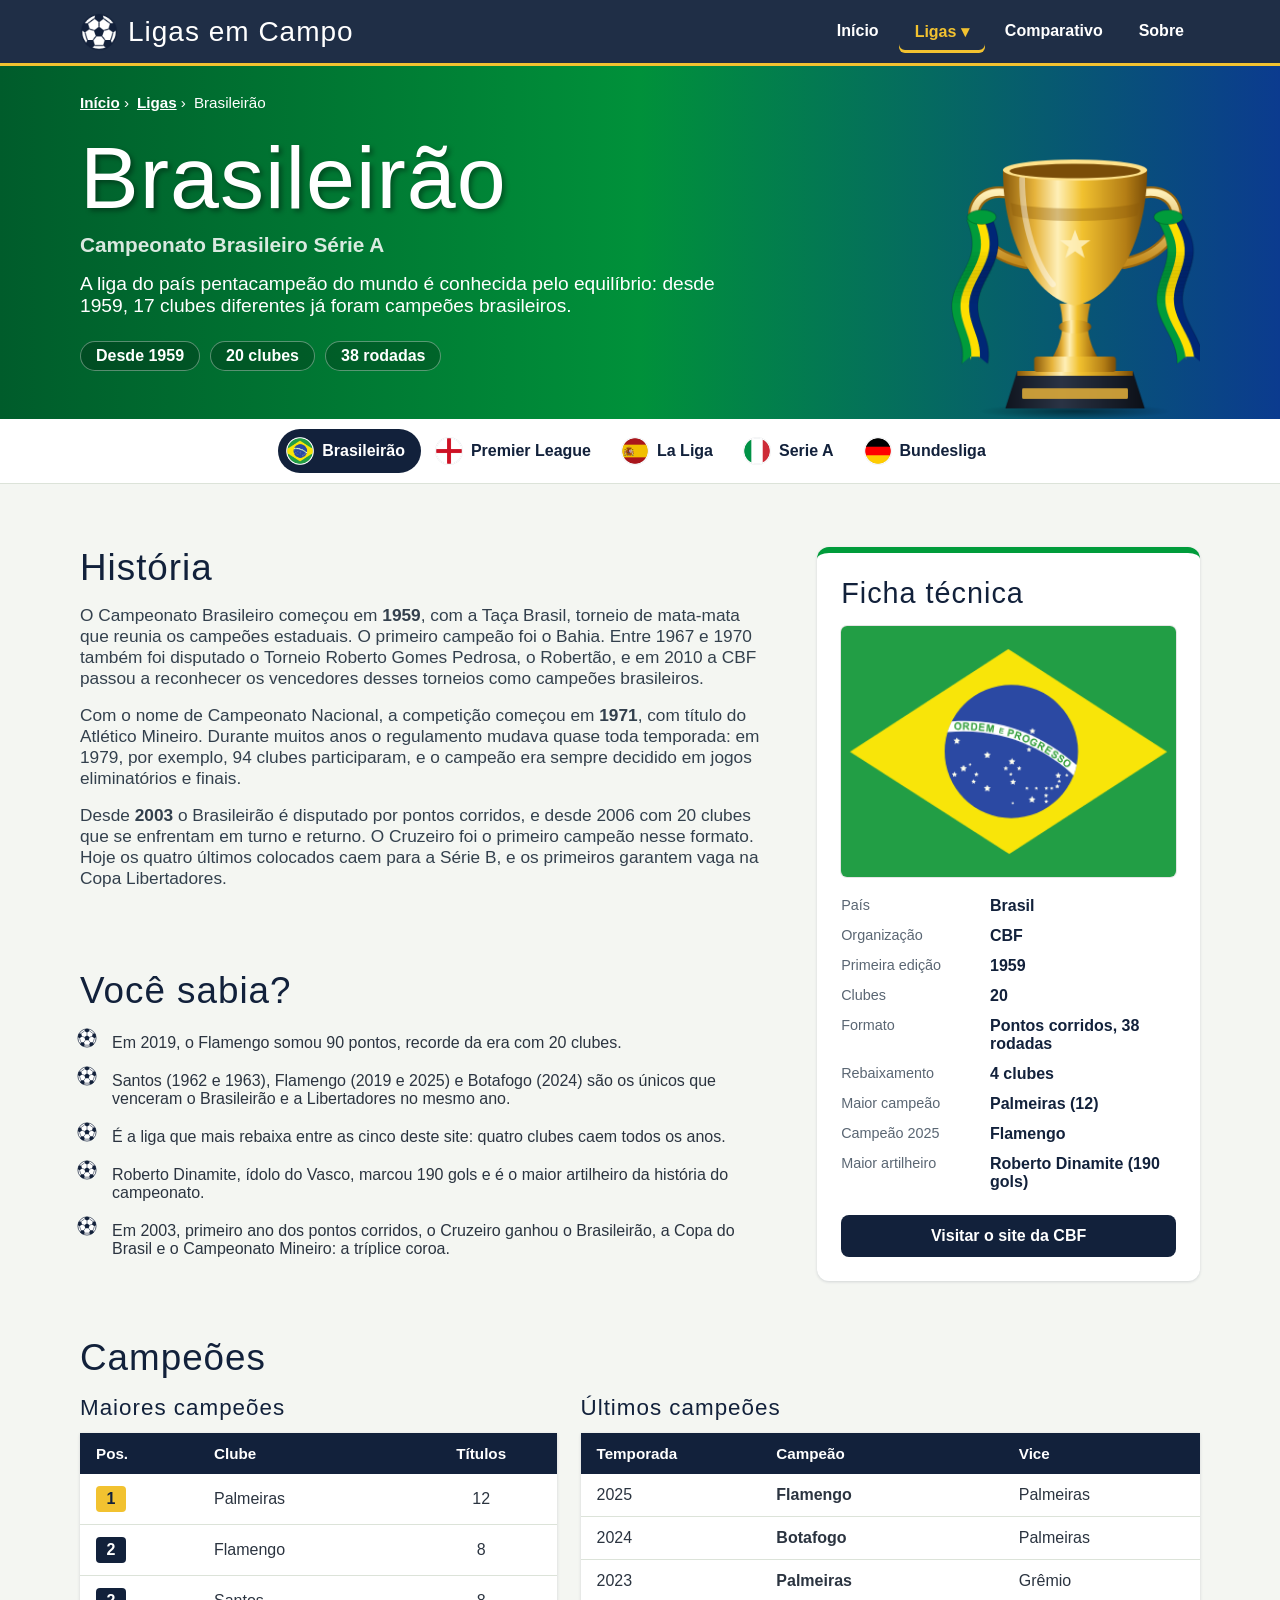
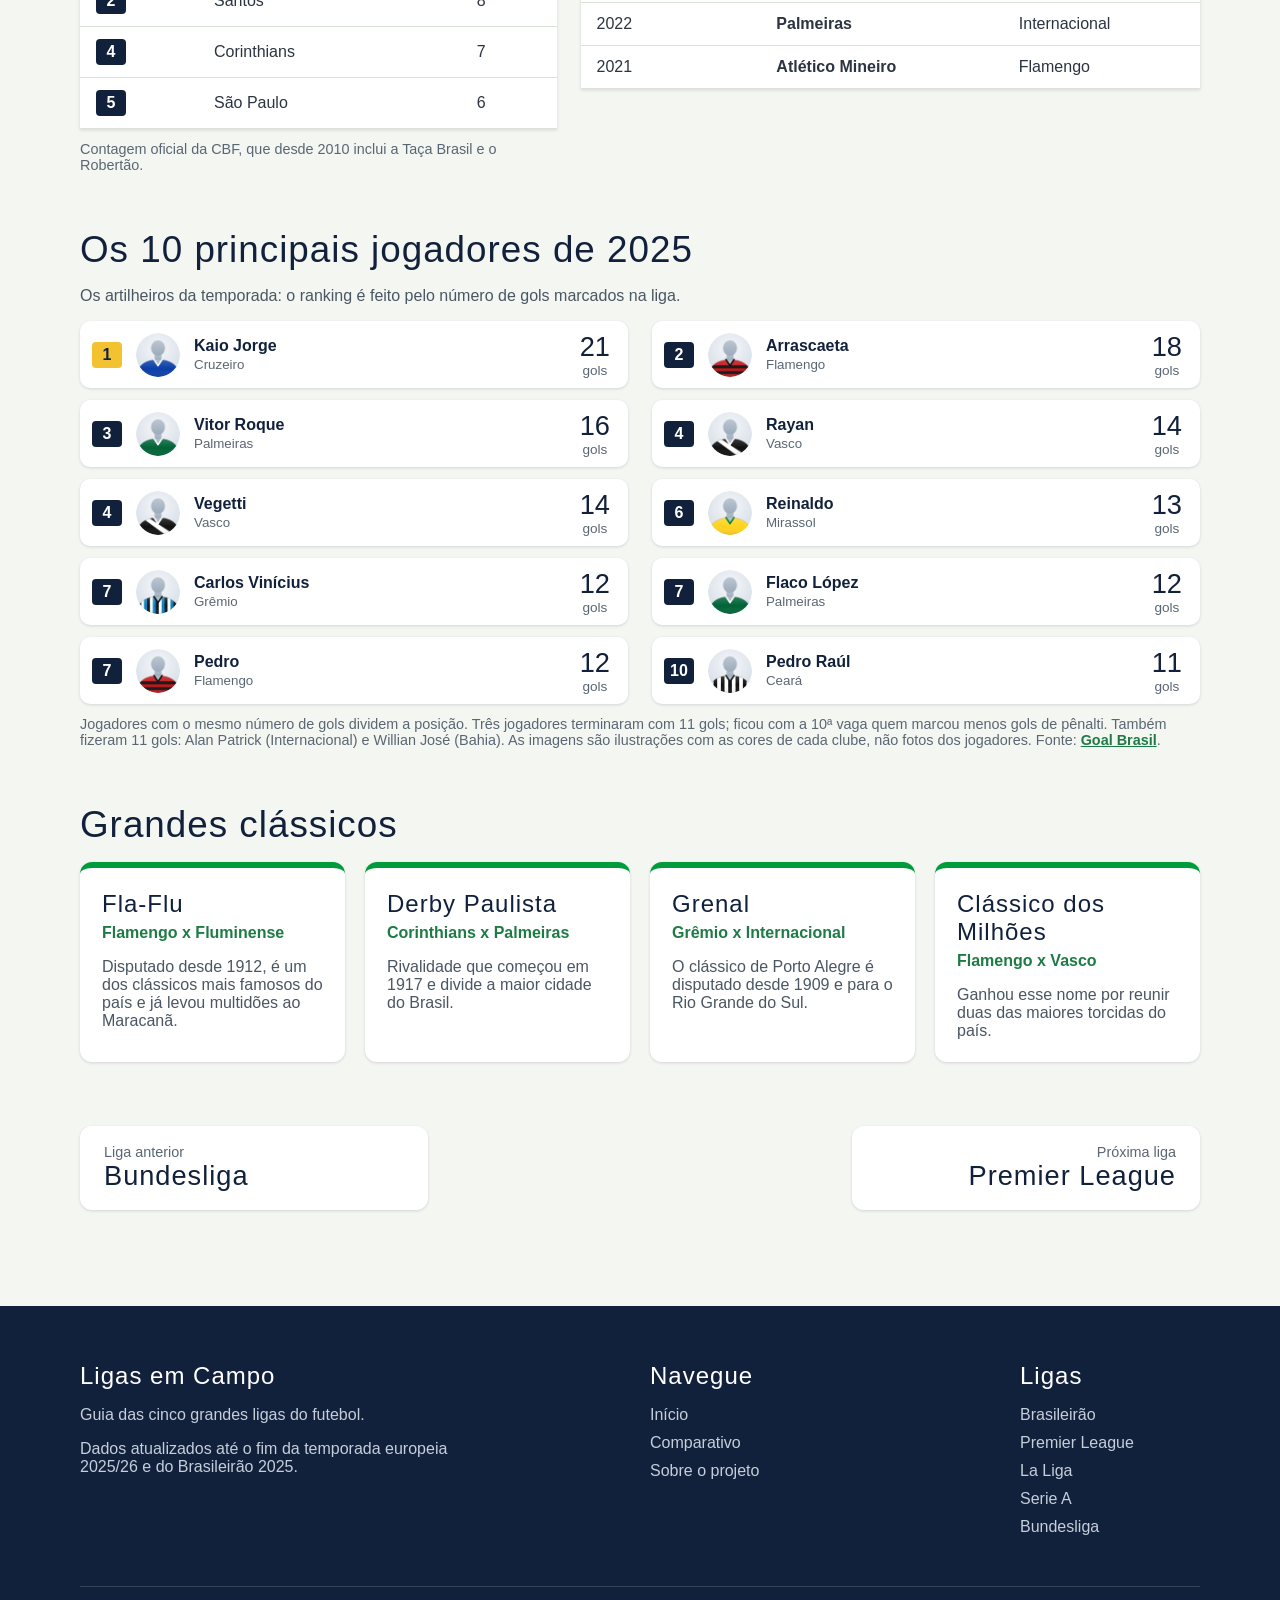
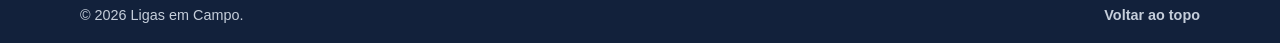
==== brasileirao.html @ 9f7365fb "Publica o site ligas em campo" ====
<!DOCTYPE html>
<html lang="pt-br">
<head>
    <meta charset="UTF-8">
    <meta name="viewport" content="width=device-width, initial-scale=1.0">
    <title>Brasileirão | Ligas em Campo</title>
    <link rel="stylesheet" href="./assets/css/style.css">
    <link rel="stylesheet" href="./assets/css/liga.css">
</head>
<body id="topo" class="liga-brasileirao">
    <!--
        LIGAS EM CAMPO - Página da liga: Brasileirão
        Trabalho 1 - Web Básico (HTML5 semântico e CSS3)
    -->

    <!-- ===== CABEÇALHO (igual em todas as páginas) ===== -->
    <header class="cabecalho">
        <div class="container cabecalho-conteudo">
            <a href="./index.html" class="marca">
                <img src="./assets/img/logo-bola.png" alt="Bola de futebol, símbolo do site">
                Ligas em Campo
            </a>
            <nav class="menu-principal" aria-label="Menu principal">
                <ul>
                    <li><a href="./index.html">Início</a></li>
                    <li>
                        <a href="./index.html#escalacao" class="ativo">Ligas ▾</a>
                        <!-- Submenu: aparece ao passar o mouse (CSS :hover) -->
                        <ul class="submenu">
                            <li><a href="./brasileirao.html"><img src="./assets/img/escudo-brasil.png" alt="Bandeira do Brasil"> Brasileirão</a></li>
                            <li><a href="./premier-league.html"><img src="./assets/img/escudo-inglaterra.png" alt="Bandeira da Inglaterra"> Premier League</a></li>
                            <li><a href="./la-liga.html"><img src="./assets/img/escudo-espanha.png" alt="Bandeira da Espanha"> La Liga</a></li>
                            <li><a href="./serie-a.html"><img src="./assets/img/escudo-italia.png" alt="Bandeira da Itália"> Serie A</a></li>
                            <li><a href="./bundesliga.html"><img src="./assets/img/escudo-alemanha.png" alt="Bandeira da Alemanha"> Bundesliga</a></li>
                        </ul>
                    </li>
                    <li><a href="./comparativo.html">Comparativo</a></li>
                    <li><a href="./sobre.html">Sobre</a></li>
                </ul>
            </nav>
        </div>
    </header>

    <!-- ===== CONTEÚDO PRINCIPAL ===== -->
    <main>
        <!-- BANNER: FLEXBOX com o texto e a taça; a cor vem da classe do <body> -->
        <section class="banner-liga">
            <div class="container banner-conteudo">
                <div class="banner-texto">
                    <nav class="trilha" aria-label="Você está aqui">
                        <ol>
                            <li><a href="./index.html">Início</a> ›</li>
                            <li><a href="./index.html#escalacao">Ligas</a> ›</li>
                            <li>Brasileirão</li>
                        </ol>
                    </nav>
                    <h1>Brasileirão</h1>
                    <p class="banner-subtitulo">Campeonato Brasileiro Série A</p>
                    <p class="banner-resumo">A liga do país pentacampeão do mundo é conhecida pelo equilíbrio: desde 1959, 17 clubes diferentes já foram campeões brasileiros.</p>
                    <ul class="chips">
                        <li>Desde 1959</li>
                        <li>20 clubes</li>
                        <li>38 rodadas</li>
                    </ul>
                </div>
                <img src="./assets/img/taca-brasileirao.png" alt="Taça dourada com fitas verde, amarela e azul, as cores da bandeira do Brasil" class="banner-taca">
            </div>
        </section>

        <!-- SELETOR DE LIGAS: FLEXBOX (a liga atual fica destacada) -->
        <nav class="trocar-liga" aria-label="Escolher outra liga">
            <ul>
                <li><a href="./brasileirao.html" class="atual"><img src="./assets/img/escudo-brasil.png" alt="Bandeira do Brasil"> Brasileirão</a></li>
                <li><a href="./premier-league.html"><img src="./assets/img/escudo-inglaterra.png" alt="Bandeira da Inglaterra"> Premier League</a></li>
                <li><a href="./la-liga.html"><img src="./assets/img/escudo-espanha.png" alt="Bandeira da Espanha"> La Liga</a></li>
                <li><a href="./serie-a.html"><img src="./assets/img/escudo-italia.png" alt="Bandeira da Itália"> Serie A</a></li>
                <li><a href="./bundesliga.html"><img src="./assets/img/escudo-alemanha.png" alt="Bandeira da Alemanha"> Bundesliga</a></li>
            </ul>
        </nav>

        <!-- CONTEÚDO: GRID com grid-template-areas (ver liga.css) -->
        <div class="container conteudo-liga">
            <article class="historia">
                <h2>História</h2>
                <p>O Campeonato Brasileiro começou em <strong>1959</strong>, com a Taça Brasil, torneio de mata-mata que reunia os campeões estaduais. O primeiro campeão foi o Bahia. Entre 1967 e 1970 também foi disputado o Torneio Roberto Gomes Pedrosa, o Robertão, e em 2010 a CBF passou a reconhecer os vencedores desses torneios como campeões brasileiros.</p>
                <p>Com o nome de Campeonato Nacional, a competição começou em <strong>1971</strong>, com título do Atlético Mineiro. Durante muitos anos o regulamento mudava quase toda temporada: em 1979, por exemplo, 94 clubes participaram, e o campeão era sempre decidido em jogos eliminatórios e finais.</p>
                <p>Desde <strong>2003</strong> o Brasileirão é disputado por pontos corridos, e desde 2006 com 20 clubes que se enfrentam em turno e returno. O Cruzeiro foi o primeiro campeão nesse formato. Hoje os quatro últimos colocados caem para a Série B, e os primeiros garantem vaga na Copa Libertadores.</p>
            </article>

            <aside class="ficha">
                <h2>Ficha técnica</h2>
                <img src="./assets/img/bandeira-brasil.png" alt="Bandeira do Brasil" class="ficha-bandeira">
                <dl>
                    <dt>País</dt>
                    <dd>Brasil</dd>
                    <dt>Organização</dt>
                    <dd>CBF</dd>
                    <dt>Primeira edição</dt>
                    <dd>1959</dd>
                    <dt>Clubes</dt>
                    <dd>20</dd>
                    <dt>Formato</dt>
                    <dd>Pontos corridos, 38 rodadas</dd>
                    <dt>Rebaixamento</dt>
                    <dd>4 clubes</dd>
                    <dt>Maior campeão</dt>
                    <dd>Palmeiras (12)</dd>
                    <dt>Campeão 2025</dt>
                    <dd>Flamengo</dd>
                    <dt>Maior artilheiro</dt>
                    <dd>Roberto Dinamite (190 gols)</dd>
                </dl>
                <a href="https://www.cbf.com.br" class="botao-site" target="_blank">Visitar o site da CBF</a>
            </aside>

            <section class="curiosidades">
                <h2>Você sabia?</h2>
                <ul class="lista-bola">
                    <li>Em 2019, o Flamengo somou 90 pontos, recorde da era com 20 clubes.</li>
                    <li>Santos (1962 e 1963), Flamengo (2019 e 2025) e Botafogo (2024) são os únicos que venceram o Brasileirão e a Libertadores no mesmo ano.</li>
                    <li>É a liga que mais rebaixa entre as cinco deste site: quatro clubes caem todos os anos.</li>
                    <li>Roberto Dinamite, ídolo do Vasco, marcou 190 gols e é o maior artilheiro da história do campeonato.</li>
                    <li>Em 2003, primeiro ano dos pontos corridos, o Cruzeiro ganhou o Brasileirão, a Copa do Brasil e o Campeonato Mineiro: a tríplice coroa.</li>
                </ul>
            </section>

            <section class="campeoes">
                <h2>Campeões</h2>
                <div class="tabelas-campeoes">
                    <div>
                        <h3 class="titulo-tabela">Maiores campeões</h3>
                        <table>
                            <thead>
                                <tr>
                                    <th>Pos.</th>
                                    <th>Clube</th>
                                    <th class="numero">Títulos</th>
                                </tr>
                            </thead>
                            <tbody>
                                <tr class="lider">
                                    <td><span class="posicao">1</span></td>
                                    <td>Palmeiras</td>
                                    <td class="numero">12</td>
                                </tr>
                                <tr>
                                    <td><span class="posicao">2</span></td>
                                    <td>Flamengo</td>
                                    <td class="numero">8</td>
                                </tr>
                                <tr>
                                    <td><span class="posicao">2</span></td>
                                    <td>Santos</td>
                                    <td class="numero">8</td>
                                </tr>
                                <tr>
                                    <td><span class="posicao">4</span></td>
                                    <td>Corinthians</td>
                                    <td class="numero">7</td>
                                </tr>
                                <tr>
                                    <td><span class="posicao">5</span></td>
                                    <td>São Paulo</td>
                                    <td class="numero">6</td>
                                </tr>
                            </tbody>
                        </table>
                        <p class="nota">Contagem oficial da CBF, que desde 2010 inclui a Taça Brasil e o Robertão.</p>
                    </div>
                    <div>
                        <h3 class="titulo-tabela">Últimos campeões</h3>
                        <table>
                            <thead>
                                <tr>
                                    <th>Temporada</th>
                                    <th>Campeão</th>
                                    <th>Vice</th>
                                </tr>
                            </thead>
                            <tbody>
                                <tr>
                                    <td>2025</td>
                                    <td><strong>Flamengo</strong></td>
                                    <td>Palmeiras</td>
                                </tr>
                                <tr>
                                    <td>2024</td>
                                    <td><strong>Botafogo</strong></td>
                                    <td>Palmeiras</td>
                                </tr>
                                <tr>
                                    <td>2023</td>
                                    <td><strong>Palmeiras</strong></td>
                                    <td>Grêmio</td>
                                </tr>
                                <tr>
                                    <td>2022</td>
                                    <td><strong>Palmeiras</strong></td>
                                    <td>Internacional</td>
                                </tr>
                                <tr>
                                    <td>2021</td>
                                    <td><strong>Atlético Mineiro</strong></td>
                                    <td>Flamengo</td>
                                </tr>
                            </tbody>
                        </table>
                    </div>
                </div>
            </section>

            <!-- OS 10 PRINCIPAIS JOGADORES: lista numerada (ol) em GRID; cada item em FLEXBOX -->
            <section class="jogadores">
                <h2>Os 10 principais jogadores de 2025</h2>
                <p class="jogadores-intro">Os artilheiros da temporada: o ranking é feito pelo número de gols marcados na liga.</p>
                <ol class="lista-jogadores">
                    <li class="jogador lider">
                        <span class="posicao">1</span>
                        <img src="./assets/img/jogadores/kaio-jorge.png" alt="Ilustração de jogador com a camisa do Cruzeiro">
                        <p class="jogador-nome">
                            <strong>Kaio Jorge</strong>
                            <small>Cruzeiro</small>
                        </p>
                        <p class="jogador-gols"><strong>21</strong> gols</p>
                    </li>
                    <li class="jogador">
                        <span class="posicao">2</span>
                        <img src="./assets/img/jogadores/arrascaeta.png" alt="Ilustração de jogador com a camisa do Flamengo">
                        <p class="jogador-nome">
                            <strong>Arrascaeta</strong>
                            <small>Flamengo</small>
                        </p>
                        <p class="jogador-gols"><strong>18</strong> gols</p>
                    </li>
                    <li class="jogador">
                        <span class="posicao">3</span>
                        <img src="./assets/img/jogadores/vitor-roque.png" alt="Ilustração de jogador com a camisa do Palmeiras">
                        <p class="jogador-nome">
                            <strong>Vitor Roque</strong>
                            <small>Palmeiras</small>
                        </p>
                        <p class="jogador-gols"><strong>16</strong> gols</p>
                    </li>
                    <li class="jogador">
                        <span class="posicao">4</span>
                        <img src="./assets/img/jogadores/rayan.png" alt="Ilustração de jogador com a camisa do Vasco">
                        <p class="jogador-nome">
                            <strong>Rayan</strong>
                            <small>Vasco</small>
                        </p>
                        <p class="jogador-gols"><strong>14</strong> gols</p>
                    </li>
                    <li class="jogador">
                        <span class="posicao">4</span>
                        <img src="./assets/img/jogadores/vegetti.png" alt="Ilustração de jogador com a camisa do Vasco">
                        <p class="jogador-nome">
                            <strong>Vegetti</strong>
                            <small>Vasco</small>
                        </p>
                        <p class="jogador-gols"><strong>14</strong> gols</p>
                    </li>
                    <li class="jogador">
                        <span class="posicao">6</span>
                        <img src="./assets/img/jogadores/reinaldo.png" alt="Ilustração de jogador com a camisa do Mirassol">
                        <p class="jogador-nome">
                            <strong>Reinaldo</strong>
                            <small>Mirassol</small>
                        </p>
                        <p class="jogador-gols"><strong>13</strong> gols</p>
                    </li>
                    <li class="jogador">
                        <span class="posicao">7</span>
                        <img src="./assets/img/jogadores/carlos-vinicius.png" alt="Ilustração de jogador com a camisa do Grêmio">
                        <p class="jogador-nome">
                            <strong>Carlos Vinícius</strong>
                            <small>Grêmio</small>
                        </p>
                        <p class="jogador-gols"><strong>12</strong> gols</p>
                    </li>
                    <li class="jogador">
                        <span class="posicao">7</span>
                        <img src="./assets/img/jogadores/flaco-lopez.png" alt="Ilustração de jogador com a camisa do Palmeiras">
                        <p class="jogador-nome">
                            <strong>Flaco López</strong>
                            <small>Palmeiras</small>
                        </p>
                        <p class="jogador-gols"><strong>12</strong> gols</p>
                    </li>
                    <li class="jogador">
                        <span class="posicao">7</span>
                        <img src="./assets/img/jogadores/pedro.png" alt="Ilustração de jogador com a camisa do Flamengo">
                        <p class="jogador-nome">
                            <strong>Pedro</strong>
                            <small>Flamengo</small>
                        </p>
                        <p class="jogador-gols"><strong>12</strong> gols</p>
                    </li>
                    <li class="jogador">
                        <span class="posicao">10</span>
                        <img src="./assets/img/jogadores/pedro-raul.png" alt="Ilustração de jogador com a camisa do Ceará">
                        <p class="jogador-nome">
                            <strong>Pedro Raúl</strong>
                            <small>Ceará</small>
                        </p>
                        <p class="jogador-gols"><strong>11</strong> gols</p>
                    </li>
                </ol>
                <p class="nota">Jogadores com o mesmo número de gols dividem a posição. Três jogadores terminaram com 11 gols; ficou com a 10ª vaga quem marcou menos gols de pênalti. Também fizeram 11 gols: Alan Patrick (Internacional) e Willian José (Bahia). As imagens são ilustrações com as cores de cada clube, não fotos dos jogadores. Fonte: <a href="https://www.goal.com/br/listas/campeonato-brasileiro-artilheiros-garcons-competicao-2025/blt5b7307ba7f495b5b" target="_blank">Goal Brasil</a>.</p>
            </section>

            <section class="classicos">
                <h2>Grandes clássicos</h2>
                <div class="classicos-grade">
                    <article class="classico">
                        <h3>Fla-Flu</h3>
                        <p class="classico-times">Flamengo x Fluminense</p>
                        <p>Disputado desde 1912, é um dos clássicos mais famosos do país e já levou multidões ao Maracanã.</p>
                    </article>
                    <article class="classico">
                        <h3>Derby Paulista</h3>
                        <p class="classico-times">Corinthians x Palmeiras</p>
                        <p>Rivalidade que começou em 1917 e divide a maior cidade do Brasil.</p>
                    </article>
                    <article class="classico">
                        <h3>Grenal</h3>
                        <p class="classico-times">Grêmio x Internacional</p>
                        <p>O clássico de Porto Alegre é disputado desde 1909 e para o Rio Grande do Sul.</p>
                    </article>
                    <article class="classico">
                        <h3>Clássico dos Milhões</h3>
                        <p class="classico-times">Flamengo x Vasco</p>
                        <p>Ganhou esse nome por reunir duas das maiores torcidas do país.</p>
                    </article>
                </div>
            </section>
        </div>

        <!-- NAVEGAÇÃO ENTRE LIGAS: FLEXBOX com um link em cada ponta -->
        <nav class="container paginacao" aria-label="Liga anterior e próxima liga">
            <a href="./bundesliga.html">
                <span>Liga anterior</span>
                <strong>Bundesliga</strong>
            </a>
            <a href="./premier-league.html">
                <span>Próxima liga</span>
                <strong>Premier League</strong>
            </a>
        </nav>
    </main>

    <!-- ===== RODAPÉ (igual em todas as páginas) ===== -->
    <footer class="rodape">
        <div class="container rodape-colunas">
            <section class="rodape-sobre">
                <h2>Ligas em Campo</h2>
                <p>Guia das cinco grandes ligas do futebol.</p>
                <p>Dados atualizados até o fim da temporada europeia 2025/26 e do Brasileirão 2025.</p>
            </section>
            <nav class="rodape-links" aria-label="Mapa do site">
                <h2>Navegue</h2>
                <ul>
                    <li><a href="./index.html">Início</a></li>
                    <li><a href="./comparativo.html">Comparativo</a></li>
                    <li><a href="./sobre.html">Sobre o projeto</a></li>
                </ul>
            </nav>
            <nav class="rodape-links" aria-label="Ligas">
                <h2>Ligas</h2>
                <ul>
                    <li><a href="./brasileirao.html">Brasileirão</a></li>
                    <li><a href="./premier-league.html">Premier League</a></li>
                    <li><a href="./la-liga.html">La Liga</a></li>
                    <li><a href="./serie-a.html">Serie A</a></li>
                    <li><a href="./bundesliga.html">Bundesliga</a></li>
                </ul>
            </nav>
        </div>
        <div class="container rodape-base">
            <p>&copy; 2026 Ligas em Campo.</p>
            <a href="#topo">Voltar ao topo</a>
        </div>
    </footer>
</body>
</html>
---- assets/css/style.css ----
/* ==========================================================================
   LIGAS EM CAMPO - ESTILO GLOBAL (usado em todas as páginas)
   --------------------------------------------------------------------------
   Paleta de cores do site:
   #12213B  azul-tinta    (cabeçalho, rodapé e títulos)
   #1E7B45  verde-gramado (cor principal)
   #155C33  verde-escuro  (detalhes)
   #F2C230  amarelo-cartão (destaques)
   #F4F6F2  cinza-claro   (fundo das páginas)
   #DCE3D9  cinza-linha   (bordas)

   NOTA PARA A CORREÇÃO
   Todas as propriedades usadas no site foram vistas em aula. Alguns valores
   vão além dos exemplos dos arquivos das aulas; conforme pede o enunciado,
   eles estão explicados aqui, com link de referência:

   - justify-content: space-between e center; align-items: center,
     flex-start e flex-end. São outros valores das propriedades de Flexbox
     da aula: space-between leva o primeiro item para o início e o último
     para o fim, center centraliza e flex-end alinha no fim.
     https://developer.mozilla.org/pt-BR/docs/Web/CSS/justify-content
     https://developer.mozilla.org/pt-BR/docs/Web/CSS/align-items
   - flex-direction: column. Coloca os itens um embaixo do outro (a aula
     mostrou o valor row).
     https://developer.mozilla.org/pt-BR/docs/Web/CSS/flex-direction
   - border-top e border-left. Funcionam como o border-bottom da aula,
     só que em outro lado da caixa.
     https://developer.mozilla.org/pt-BR/docs/Web/CSS/border-top
   - font-weight: normal e text-align: left/right. São os valores opostos
     de bold e center, usados em aula.
     https://developer.mozilla.org/pt-BR/docs/Web/CSS/font-weight
     https://developer.mozilla.org/pt-BR/docs/Web/CSS/text-align

   Índice:
   1. Base
   2. Container e seções
   3. Cabeçalho fixo e menu com submenu
   4. Botões
   5. Banner das páginas internas e trilha de navegação
   6. Tabelas
   7. Listas
   8. Rodapé
   9. Responsividade
   ========================================================================== */


/* ---------- 1. BASE ---------- */
body {
    margin: 0;
    padding: 0;
    background-color: #F4F6F2;
    color: #2B3440;
    font-family: 'Segoe UI', Tahoma, Geneva, Verdana, sans-serif;
}

/* Fonte condensada e pesada nos títulos, como em placares e camisas */
h1, h2, h3 {
    margin: 0 0 16px 0;
    color: #12213B;
    font-family: Impact, Haettenschweiler, 'Arial Narrow Bold', sans-serif;
    font-weight: normal;
    letter-spacing: 1px;
}

p {
    margin: 0 0 16px 0;
}

a {
    color: #1E7B45;
    font-weight: bold;
}

a:hover {
    color: #12213B;
}

img {
    display: block;
}


/* ---------- 2. CONTAINER E SEÇÕES ---------- */
.container {
    width: 1120px;
    margin: 0 auto;
}

.secao {
    padding: 80px 0 0 0;
}

.secao-titulo {
    font-size: 2.75rem;
}

.secao-intro {
    width: 70%;
    margin: 0 0 32px 0;
    color: #4A5663;
    font-size: 1.15rem;
}

.nota {
    margin: 12px 0 0 0;
    color: #5A6673;
    font-size: 0.9rem;
}


/* ---------- 3. CABEÇALHO FIXO E MENU ---------- */

/* position: sticky mantém o cabeçalho no topo durante a rolagem */
.cabecalho {
    position: sticky;
    top: 0;
    z-index: 800;
    background-color: rgba(18, 33, 59, 0.94);
    backdrop-filter: blur(8px);
    border-bottom: 3px solid #F2C230;
}

/* FLEXBOX: marca à esquerda e menu à direita */
.cabecalho-conteudo {
    display: flex;
    justify-content: space-between;
    align-items: center;
    padding: 10px 0;
}

/* FLEXBOX: ícone da bola + nome do site */
.marca {
    display: flex;
    align-items: center;
    gap: 10px;
    color: #FFFFFF;
    font-family: Impact, Haettenschweiler, 'Arial Narrow Bold', sans-serif;
    font-size: 1.75rem;
    font-weight: normal;
    letter-spacing: 1px;
    text-decoration: none;
}

.marca:hover {
    color: #F2C230;
}

.marca img {
    width: 38px;
}

/* FLEXBOX: itens do menu lado a lado */
.menu-principal > ul {
    display: flex;
    gap: 4px;
    margin: 0;
    padding: 0;
    list-style: none;
}

.menu-principal li {
    position: relative;
}

.menu-principal a {
    display: block;
    padding: 12px 16px;
    border-radius: 6px;
    color: #FFFFFF;
    text-decoration: none;
    transition: background-color 0.3s ease-in-out;
}

.menu-principal a:hover {
    background-color: rgba(255, 255, 255, 0.12);
    color: #FFFFFF;
}

/* Página atual: sublinhado amarelo feito com sombra interna */
.menu-principal .ativo {
    color: #F2C230;
    box-shadow: inset 0 -3px 0 #F2C230;
}

/* Submenu "Ligas": fica escondido e aparece ao passar o mouse
   (mesma técnica do menu dropdown da aula de position) */
.submenu {
    display: none;
    position: absolute;
    top: 100%;
    left: 0;
    width: 240px;
    margin: 0;
    padding: 8px;
    list-style: none;
    background-color: #FFFFFF;
    border-radius: 10px;
    box-shadow: 0 14px 28px rgba(0, 0, 0, 0.28);
}

.menu-principal li:hover .submenu {
    display: block;
}

/* FLEXBOX: bandeira + nome da liga dentro do submenu */
.submenu a {
    display: flex;
    align-items: center;
    gap: 12px;
    color: #12213B;
}

.submenu a:hover {
    background-color: #EEF3EC;
    color: #12213B;
}

.submenu img {
    width: 28px;
}


/* ---------- 4. BOTÕES ---------- */
.botao {
    display: inline-block;
    padding: 14px 26px;
    border-radius: 8px;
    font-size: 1.05rem;
    text-decoration: none;
    transition: transform 0.2s ease-in-out;
}

.botao:hover {
    transform: translate(0, -3px);
}

.botao-primario,
.botao-primario:hover {
    background-color: #F2C230;
    color: #12213B;
}

.botao-secundario {
    color: #FFFFFF;
    box-shadow: inset 0 0 0 2px rgba(255, 255, 255, 0.75);
}

.botao-secundario:hover {
    background-color: rgba(255, 255, 255, 0.12);
    color: #FFFFFF;
}


/* ---------- 5. BANNER DAS PÁGINAS INTERNAS E TRILHA ---------- */

/* Listras de gramado feitas só com linear-gradient */
.banner-pagina {
    padding: 32px 0 56px 0;
    background-image: linear-gradient(to right,
        #1E7B45 0%, #1E7B45 12.5%,
        #1B7140 12.5%, #1B7140 25%,
        #1E7B45 25%, #1E7B45 37.5%,
        #1B7140 37.5%, #1B7140 50%,
        #1E7B45 50%, #1E7B45 62.5%,
        #1B7140 62.5%, #1B7140 75%,
        #1E7B45 75%, #1E7B45 87.5%,
        #1B7140 87.5%, #1B7140 100%);
    color: #FFFFFF;
}

.banner-pagina h1 {
    margin: 20px 0 8px 0;
    color: #FFFFFF;
    font-size: 4.5rem;
    text-shadow: 3px 3px 5px rgba(0, 0, 0, 0.3);
}

.banner-pagina p {
    width: 60%;
    margin: 0;
    font-size: 1.2rem;
}

/* FLEXBOX: trilha de navegação (Início › Página atual) */
.trilha ol {
    display: flex;
    flex-wrap: wrap;
    gap: 8px;
    margin: 0;
    padding: 0;
    list-style: none;
    font-size: 0.95rem;
}

.trilha a {
    color: #FFFFFF;
}

.trilha a:hover {
    color: #F2C230;
}


/* ---------- 6. TABELAS (visual de tabela de classificação) ---------- */
table {
    width: 100%;
    border-collapse: collapse;
    background-color: #FFFFFF;
    box-shadow: 0 1px 3px rgba(18, 33, 59, 0.15);
}

th, td {
    padding: 12px 16px;
    text-align: left;
}

thead th {
    background-color: #12213B;
    color: #FFFFFF;
    font-size: 0.95rem;
}

tbody td {
    border-bottom: 1px solid #DCE3D9;
}

tbody tr:hover {
    background-color: #F1F7EF;
}

tfoot td {
    background-color: #E9EFE6;
    color: #4A5663;
    font-size: 0.9rem;
}

.numero {
    text-align: center;
}

.titulo-tabela {
    margin: 0 0 12px 0;
    font-size: 1.4rem;
}

/* Número da posição, como nas tabelas de classificação */
.posicao {
    display: inline-block;
    width: 30px;
    padding: 4px 0;
    border-radius: 4px;
    background-color: #12213B;
    color: #FFFFFF;
    font-weight: bold;
    text-align: center;
}

.lider .posicao {
    background-color: #F2C230;
    color: #12213B;
}

/* FLEXBOX dentro da célula: bandeira + nome da liga */
.celula-liga {
    display: flex;
    align-items: center;
    gap: 10px;
}

.celula-liga img {
    width: 32px;
    border-radius: 3px;
    box-shadow: 0 0 0 1px rgba(0, 0, 0, 0.12);
}

/* Informação complementar dentro de uma célula (ex.: temporada) */
td small {
    color: #5A6673;
    font-weight: normal;
}


/* ---------- 7. LISTAS ---------- */

/* Lista com uma bolinha de futebol no lugar do marcador
   (list-style-image, visto na aula de display) */
.lista-bola {
    margin: 0;
    padding: 0 0 0 24px;
}

.lista-bola li {
    margin: 0 0 14px 0;
    padding: 0 0 0 8px;
    list-style-image: url("../img/icone-bola.png");
}


/* ---------- 8. RODAPÉ ---------- */
.rodape {
    margin: 96px 0 0 0;
    background-color: #12213B;
    color: #C5CEDB;
}

/* FLEXBOX: colunas do rodapé que quebram linha em telas menores */
.rodape-colunas {
    display: flex;
    flex-wrap: wrap;
    justify-content: space-between;
    gap: 40px;
    padding: 56px 0 40px 0;
}

.rodape-sobre {
    flex-basis: 380px;
}

.rodape-links {
    flex-basis: 180px;
}

.rodape h2 {
    color: #FFFFFF;
    font-size: 1.5rem;
}

.rodape ul {
    margin: 0;
    padding: 0;
    list-style: none;
}

.rodape li {
    margin: 0 0 10px 0;
}

.rodape a {
    color: #C5CEDB;
    font-weight: normal;
    text-decoration: none;
}

.rodape a:hover {
    color: #F2C230;
}

/* FLEXBOX: direitos autorais à esquerda e "voltar ao topo" à direita */
.rodape-base {
    display: flex;
    flex-wrap: wrap;
    justify-content: space-between;
    align-items: center;
    gap: 12px;
    padding: 20px 0;
    border-top: 1px solid rgba(255, 255, 255, 0.15);
    font-size: 0.9rem;
}

.rodape-base p {
    margin: 0;
}

.rodape-base a {
    font-weight: bold;
}


/* ---------- 9. RESPONSIVIDADE ---------- */

/* Telas menores que o container fixo: largura passa a ser relativa */
@media (max-width: 1200px) {
    .container {
        width: 92%;
    }
}

/* Tablets */
@media (max-width: 800px) {
    .cabecalho-conteudo {
        flex-direction: column;
        gap: 4px;
    }

    .secao {
        padding: 56px 0 0 0;
    }

    .secao-titulo {
        font-size: 2.2rem;
    }

    .secao-intro,
    .banner-pagina p {
        width: 100%;
    }

    .banner-pagina h1 {
        font-size: 3.2rem;
    }
}

/* Celulares */
@media (max-width: 600px) {
    .cabecalho {
        position: relative;
    }

    .menu-principal > ul {
        flex-wrap: wrap;
        justify-content: center;
    }

    .menu-principal a {
        padding: 10px 8px;
        font-size: 0.95rem;
    }

    th, td {
        padding: 10px 6px;
        font-size: 0.85rem;
    }

    .celula-liga img {
        width: 24px;
    }
}

/* Celulares bem pequenos: esconde as bandeiras das tabelas para caber */
@media (max-width: 400px) {
    .celula-liga img {
        display: none;
    }
}
---- assets/css/liga.css ----
/* ==========================================================================
   LIGAS EM CAMPO - PÁGINAS DAS LIGAS
   (brasileirao, premier-league, la-liga, serie-a e bundesliga)
   As cinco páginas usam a mesma estrutura HTML. As cores de cada liga vêm
   da classe colocada no <body> (ex.: <body class="liga-brasileirao">).
   ========================================================================== */


/* ---------- BANNER DA LIGA ---------- */
.banner-liga {
    padding: 28px 0 0 0;
    color: #FFFFFF;
}

/* FLEXBOX: texto à esquerda e taça à direita, alinhados pela base */
.banner-conteudo {
    display: flex;
    justify-content: space-between;
    align-items: flex-end;
    gap: 32px;
}

.banner-texto {
    flex-basis: 660px;
    padding: 0 0 48px 0;
}

.banner-liga h1 {
    margin: 16px 0 4px 0;
    color: #FFFFFF;
    font-size: 5.5rem;
    text-shadow: 3px 3px 5px rgba(0, 0, 0, 0.35);
}

.banner-subtitulo {
    color: rgba(255, 255, 255, 0.85);
    font-size: 1.3rem;
    font-weight: bold;
}

.banner-resumo {
    font-size: 1.2rem;
}

.banner-taca {
    width: 250px;
}

/* FLEXBOX: dados rápidos em formato de "pílula" */
.chips {
    display: flex;
    flex-wrap: wrap;
    gap: 10px;
    margin: 24px 0 0 0;
    padding: 0;
    list-style: none;
}

.chips li {
    padding: 6px 16px;
    border-radius: 999px;
    background-color: rgba(0, 0, 0, 0.22);
    box-shadow: inset 0 0 0 1px rgba(255, 255, 255, 0.35);
    font-weight: bold;
}


/* ---------- CORES DE CADA LIGA (classe no <body>) ---------- */
.liga-brasileirao .banner-liga {
    background-image: linear-gradient(to right, #005C2B, #00913A, #0B3B8F);
}

.liga-premier .banner-liga {
    background-image: linear-gradient(to right, #12213B, #6B0F22, #CE1124);
}

.liga-laliga .banner-liga {
    background-image: linear-gradient(to right, #6E0B10, #AA151B, #C98E00);
}

.liga-seriea .banner-liga {
    background-image: linear-gradient(to right, #0B2F5E, #0A5BAA, #0E7A46);
}

.liga-bundesliga .banner-liga {
    background-image: linear-gradient(to right, #111111, #6E0A0A, #C80A0A);
}

.liga-brasileirao .ficha,
.liga-brasileirao .classico {
    border-top: 6px solid #009C3B;
}

.liga-premier .ficha,
.liga-premier .classico {
    border-top: 6px solid #CE1124;
}

.liga-laliga .ficha,
.liga-laliga .classico {
    border-top: 6px solid #F1BF00;
}

.liga-seriea .ficha,
.liga-seriea .classico {
    border-top: 6px solid #0A5BAA;
}

.liga-bundesliga .ficha,
.liga-bundesliga .classico {
    border-top: 6px solid #111111;
}


/* ---------- SELETOR DE LIGAS ---------- */

/* FLEXBOX: as cinco ligas centralizadas em uma faixa */
.trocar-liga {
    background-color: #FFFFFF;
    box-shadow: 0 1px 0 #DCE3D9;
}

.trocar-liga ul {
    display: flex;
    justify-content: center;
    flex-wrap: wrap;
    gap: 6px;
    margin: 0;
    padding: 10px 0;
    list-style: none;
}

.trocar-liga a {
    display: flex;
    align-items: center;
    gap: 8px;
    padding: 8px 16px 8px 8px;
    border-radius: 999px;
    color: #12213B;
    text-decoration: none;
    transition: background-color 0.2s ease-in-out;
}

.trocar-liga a:hover {
    background-color: #EEF3EC;
}

.trocar-liga img {
    width: 28px;
}

/* Liga da página atual */
.trocar-liga .atual,
.trocar-liga .atual:hover {
    background-color: #12213B;
    color: #FFFFFF;
}


/* ---------- CONTEÚDO: GRID COM grid-template-areas ---------- */
.conteudo-liga {
    display: grid;
    grid-template-columns: 1.8fr 1fr;
    grid-template-areas:
        "historia ficha"
        "curiosidades ficha"
        "campeoes campeoes"
        "jogadores jogadores"
        "classicos classicos";
    gap: 56px 48px;
    align-items: start;
    padding: 64px 0 0 0;
}

.historia {
    grid-area: historia;
}

.ficha {
    grid-area: ficha;
}

.campeoes {
    grid-area: campeoes;
}

.curiosidades {
    grid-area: curiosidades;
}

.jogadores {
    grid-area: jogadores;
}

.classicos {
    grid-area: classicos;
}

.conteudo-liga h2 {
    font-size: 2.3rem;
}

.historia p {
    color: #33404D;
    font-size: 1.08rem;
}


/* ---------- FICHA TÉCNICA ---------- */
.ficha {
    padding: 24px;
    background-color: #FFFFFF;
    border-radius: 12px;
    box-shadow: 0 1px 3px rgba(18, 33, 59, 0.15);
}

.ficha h2 {
    font-size: 1.8rem;
}

.ficha-bandeira {
    width: 100%;
    margin: 0 0 20px 0;
    border-radius: 6px;
    box-shadow: 0 0 0 1px rgba(0, 0, 0, 0.1);
}

/* GRID na lista descritiva: termo (dt) à esquerda e valor (dd) à direita */
.ficha dl {
    display: grid;
    grid-template-columns: 1fr 1.4fr;
    gap: 12px 16px;
    margin: 0 0 24px 0;
}

.ficha dt {
    color: #5A6673;
    font-size: 0.9rem;
}

.ficha dd {
    margin: 0;
    color: #12213B;
    font-weight: bold;
}

.botao-site {
    display: block;
    padding: 12px;
    border-radius: 8px;
    background-color: #12213B;
    color: #FFFFFF;
    text-align: center;
    text-decoration: none;
}

.botao-site:hover {
    background-color: #1E7B45;
    color: #FFFFFF;
}


/* ---------- TABELAS DE CAMPEÕES ---------- */

/* GRID: as duas tabelas lado a lado */
.tabelas-campeoes {
    display: grid;
    grid-template-columns: 1fr 1.3fr;
    gap: 24px;
    align-items: start;
}


/* ---------- OS 10 PRINCIPAIS JOGADORES ---------- */

/* GRID: lista numerada (ol) em duas colunas */
.lista-jogadores {
    display: grid;
    grid-template-columns: 1fr 1fr;
    gap: 12px 24px;
    margin: 0;
    padding: 0;
    list-style: none;
}

/* FLEXBOX: posição, foto, nome e gols na mesma linha */
.jogador {
    display: flex;
    align-items: center;
    gap: 14px;
    padding: 10px 18px 10px 12px;
    background-color: #FFFFFF;
    border-radius: 10px;
    box-shadow: 0 1px 3px rgba(18, 33, 59, 0.15);
}

/* Foto bem pequena e redonda */
.jogador img {
    width: 44px;
    border-radius: 50%;
}

/* flex-grow: o nome ocupa o espaço livre e empurra os gols para a direita */
.jogador-nome {
    flex-grow: 1;
    margin: 0;
}

.jogador-nome strong {
    display: block;
    color: #12213B;
}

.jogador-nome small {
    color: #5A6673;
}

.jogador-gols {
    margin: 0;
    color: #5A6673;
    font-size: 0.85rem;
    text-align: center;
}

.jogador-gols strong {
    display: block;
    color: #12213B;
    font-family: Impact, Haettenschweiler, 'Arial Narrow Bold', sans-serif;
    font-size: 1.7rem;
    font-weight: normal;
}

.jogadores-intro {
    color: #4A5663;
}


/* ---------- CLÁSSICOS ---------- */

/* GRID: os cards se ajustam sozinhos à largura (auto-fit + minmax) */
.classicos-grade {
    display: grid;
    grid-template-columns: repeat(auto-fit, minmax(240px, 1fr));
    gap: 20px;
}

.classico {
    padding: 22px;
    background-color: #FFFFFF;
    border-radius: 12px;
    box-shadow: 0 1px 3px rgba(18, 33, 59, 0.15);
}

.classico h3 {
    margin: 0 0 6px 0;
    font-size: 1.5rem;
}

.classico-times {
    color: #1E7B45;
    font-weight: bold;
}

.classico p:last-child {
    margin: 0;
    color: #4A5663;
}


/* ---------- LIGA ANTERIOR E PRÓXIMA ---------- */

/* FLEXBOX: um link em cada ponta */
.paginacao {
    display: flex;
    justify-content: space-between;
    gap: 16px;
    padding: 64px 0 0 0;
}

.paginacao a {
    display: flex;
    flex-direction: column;
    flex-basis: 300px;
    padding: 18px 24px;
    background-color: #FFFFFF;
    border-radius: 12px;
    color: #12213B;
    text-decoration: none;
    box-shadow: 0 1px 3px rgba(18, 33, 59, 0.15);
    transition: transform 0.2s ease-in-out;
}

.paginacao a:hover {
    transform: translate(0, -3px);
}

.paginacao a:last-child {
    align-items: flex-end;
    text-align: right;
}

.paginacao span {
    color: #5A6673;
    font-size: 0.9rem;
    font-weight: normal;
}

.paginacao strong {
    font-family: Impact, Haettenschweiler, 'Arial Narrow Bold', sans-serif;
    font-size: 1.7rem;
    font-weight: normal;
    letter-spacing: 1px;
}


/* ---------- RESPONSIVIDADE DAS PÁGINAS DAS LIGAS ---------- */
@media (max-width: 900px) {
    .banner-liga h1 {
        font-size: 4rem;
    }

    .banner-taca {
        width: 180px;
    }

    /* As duas tabelas de campeões ficam uma embaixo da outra */
    .tabelas-campeoes {
        grid-template-columns: 1fr;
    }

    /* GRID em uma coluna: as áreas passam a ficar uma embaixo da outra */
    .conteudo-liga {
        grid-template-columns: 1fr;
        grid-template-areas:
            "historia"
            "ficha"
            "curiosidades"
            "campeoes"
            "jogadores"
            "classicos";
    }
}

@media (max-width: 800px) {
    /* GRID da lista de jogadores passa a ter uma coluna */
    .lista-jogadores {
        grid-template-columns: 1fr;
    }
}

@media (max-width: 600px) {
    .banner-conteudo {
        flex-direction: column;
        align-items: flex-start;
        gap: 0;
    }

    .banner-texto {
        padding: 0 0 8px 0;
    }

    .banner-liga h1 {
        font-size: 3.2rem;
    }

    .banner-taca {
        width: 150px;
        margin: 0 auto;
    }

    .paginacao {
        flex-direction: column;
    }

    .paginacao a {
        flex-basis: auto;
    }
}

/* Celulares bem pequenos: cards dos jogadores mais compactos */
@media (max-width: 400px) {
    .jogador {
        gap: 10px;
        padding: 8px 12px 8px 8px;
    }

    .jogador img {
        width: 36px;
    }

    .jogador-gols strong {
        font-size: 1.4rem;
    }
}
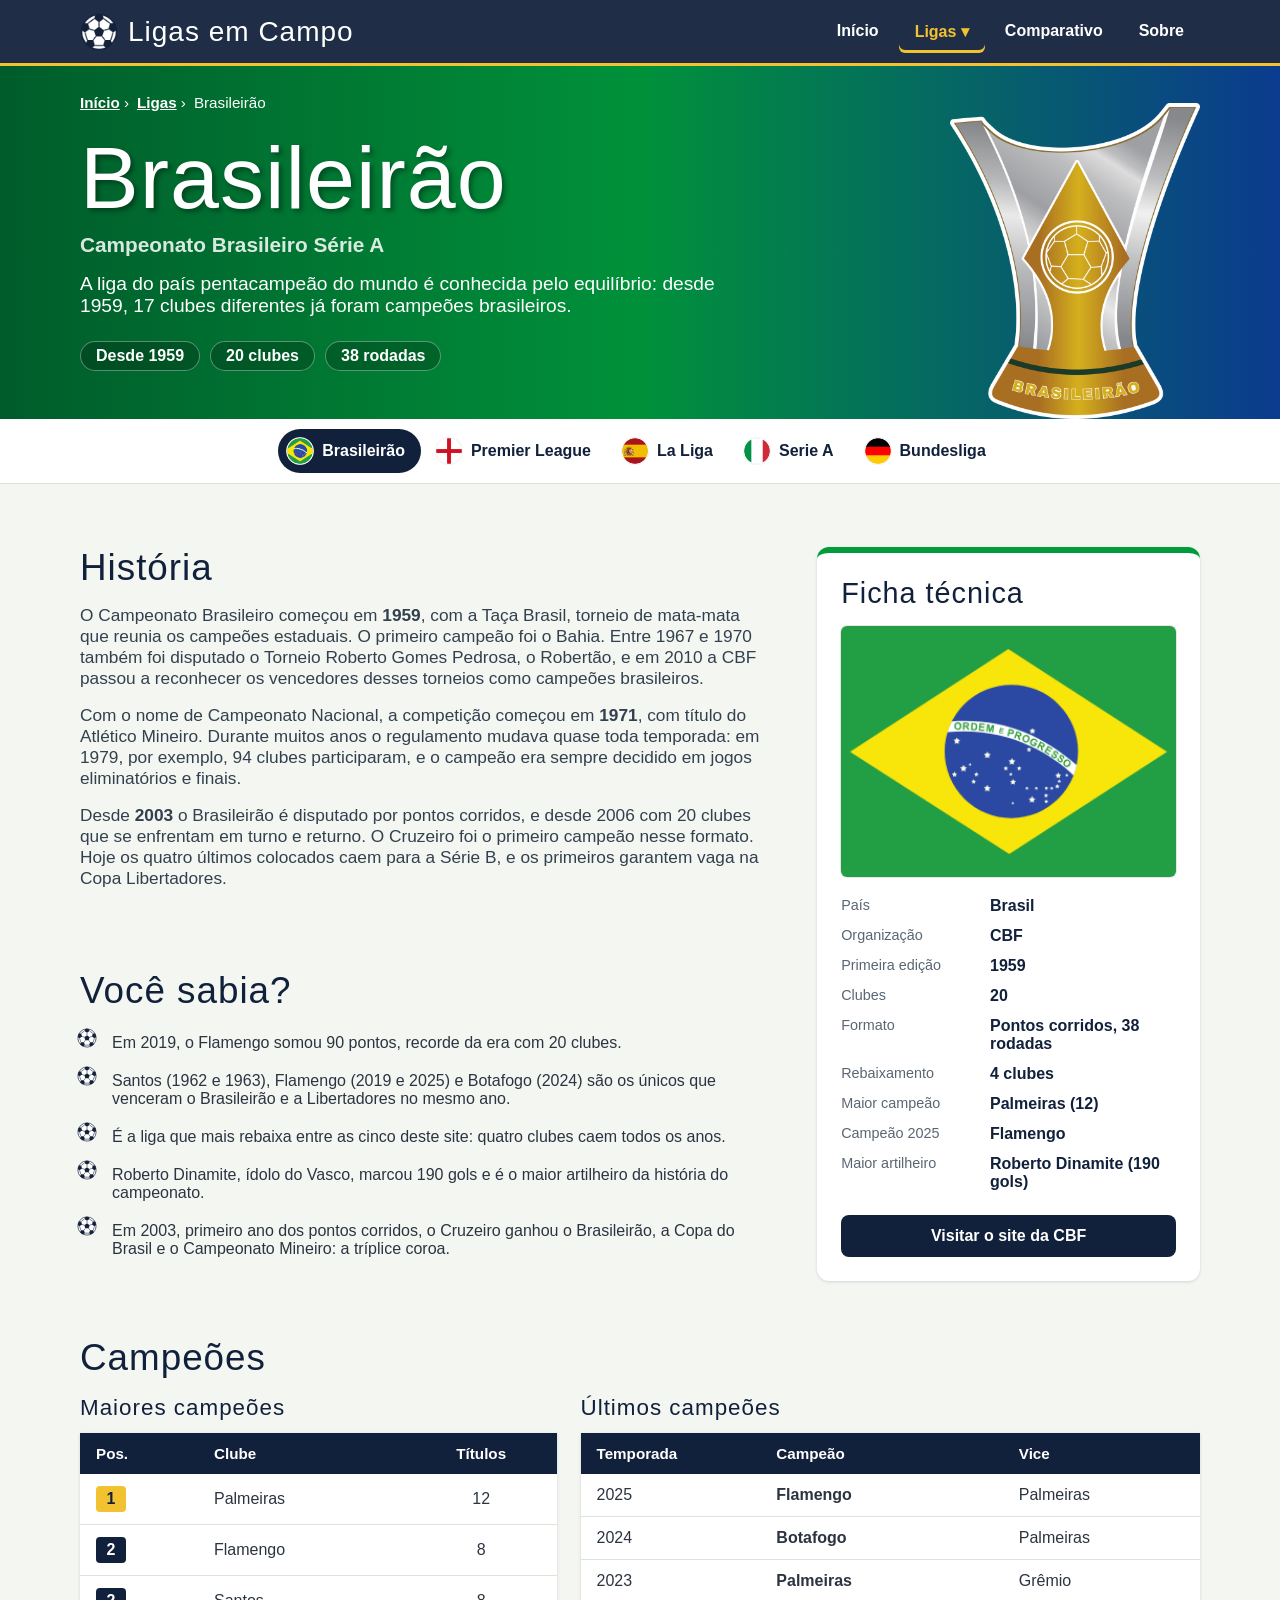
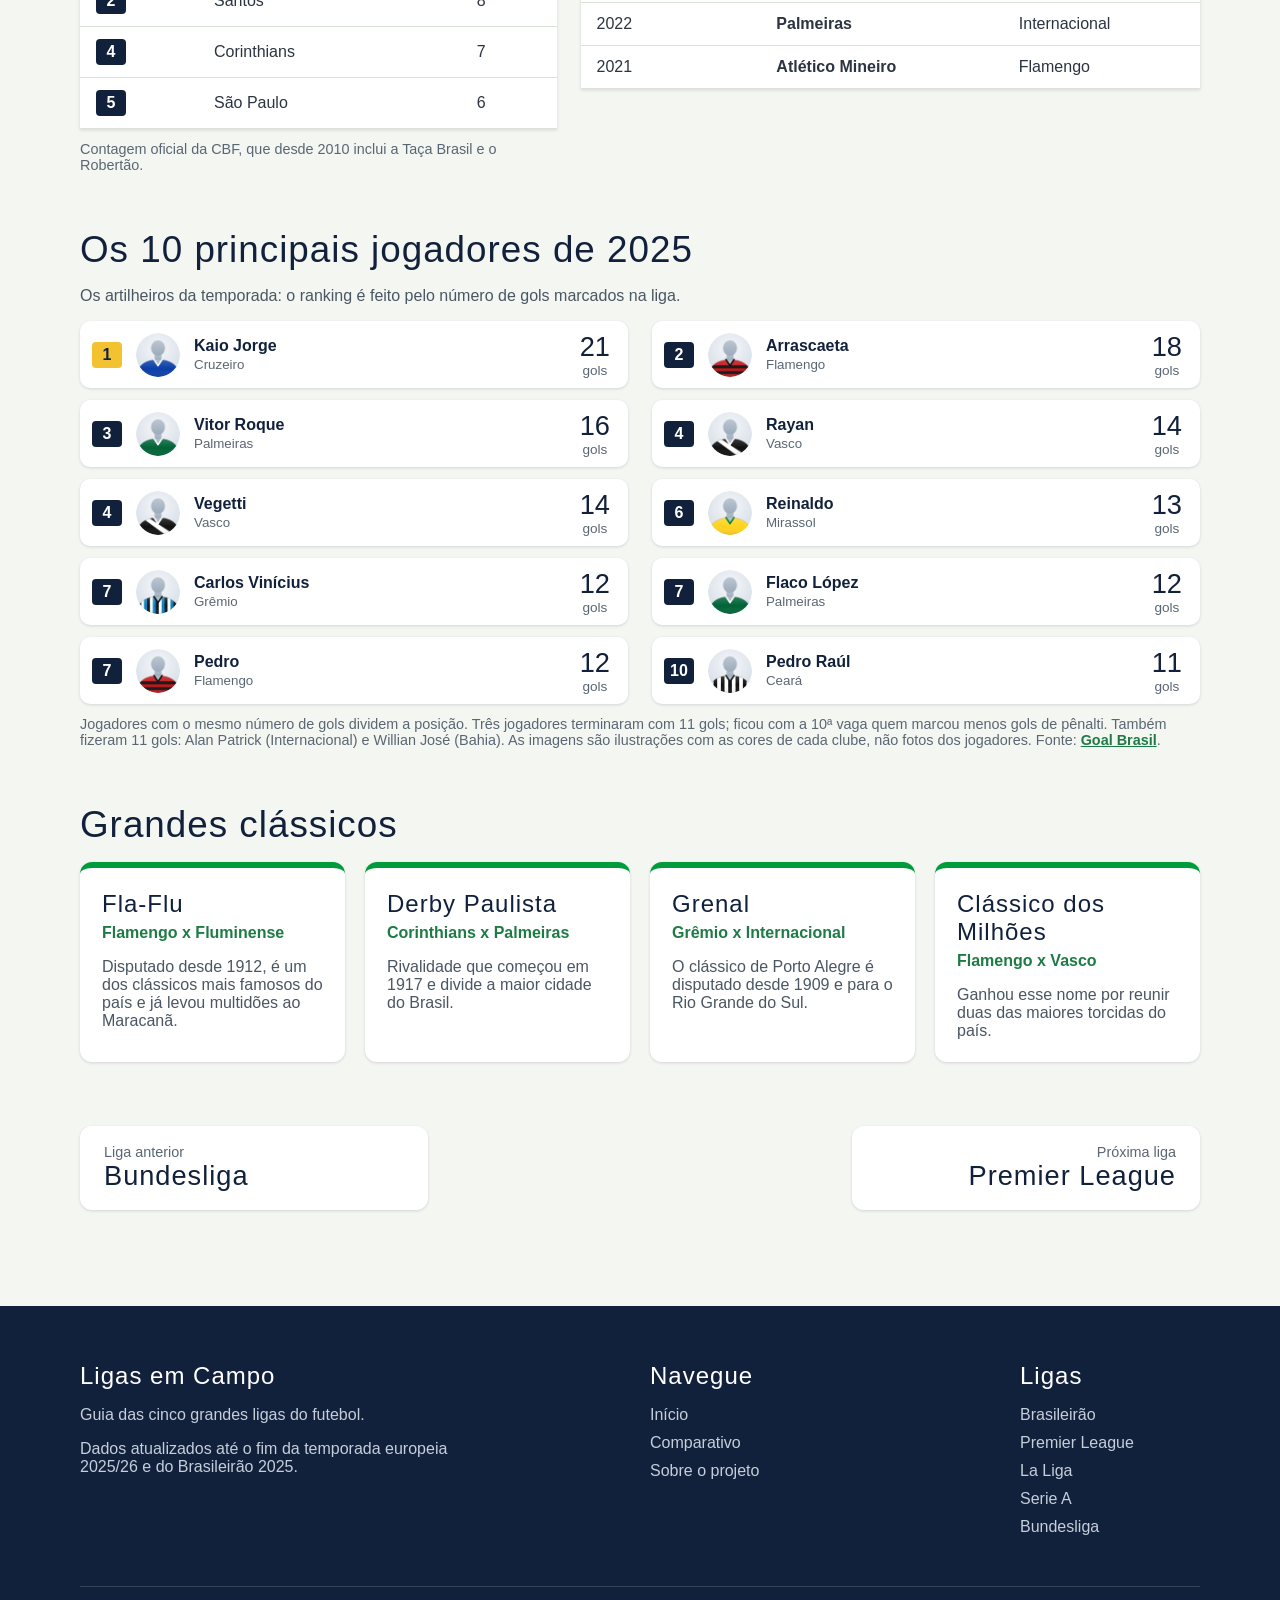
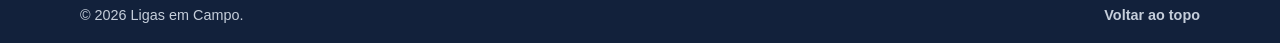
==== commit 270e111f: "Ajustes estéticos" ====
--- a/brasileirao.html
+++ b/brasileirao.html
@@ -63,7 +63,7 @@
                         <li>38 rodadas</li>
                     </ul>
                 </div>
-                <img src="./assets/img/taca-brasileirao.png" alt="Taça dourada com fitas verde, amarela e azul, as cores da bandeira do Brasil" class="banner-taca">
+                <img src="./assets/img/taca-brasileirao-serie-a.png" alt="Taça dourada com fitas verde, amarela e azul, as cores da bandeira do Brasil" class="banner-taca">
             </div>
         </section>
 
--- a/assets/css/liga.css
+++ b/assets/css/liga.css
@@ -30,6 +30,10 @@
     color: #FFFFFF;
     font-size: 5.5rem;
     text-shadow: 3px 3px 5px rgba(0, 0, 0, 0.35);
+}
+
+.banner-liga #premier-league{
+    font-size: 5rem;
 }
 
 .banner-subtitulo {
@@ -252,9 +256,11 @@
     color: #FFFFFF;
     text-align: center;
     text-decoration: none;
+    transition: all 0.2s ease-in-out;
 }
 
 .botao-site:hover {
+    text-shadow: 0 0 3px rgba(255, 255, 255, 0.7);
     background-color: #1E7B45;
     color: #FFFFFF;
 }
@@ -349,6 +355,11 @@
     background-color: #FFFFFF;
     border-radius: 12px;
     box-shadow: 0 1px 3px rgba(18, 33, 59, 0.15);
+    transition: transform 0.3s ease-in;
+}
+
+.classico:hover{
+    transform: translateY(-5px);
 }
 
 .classico h3 {
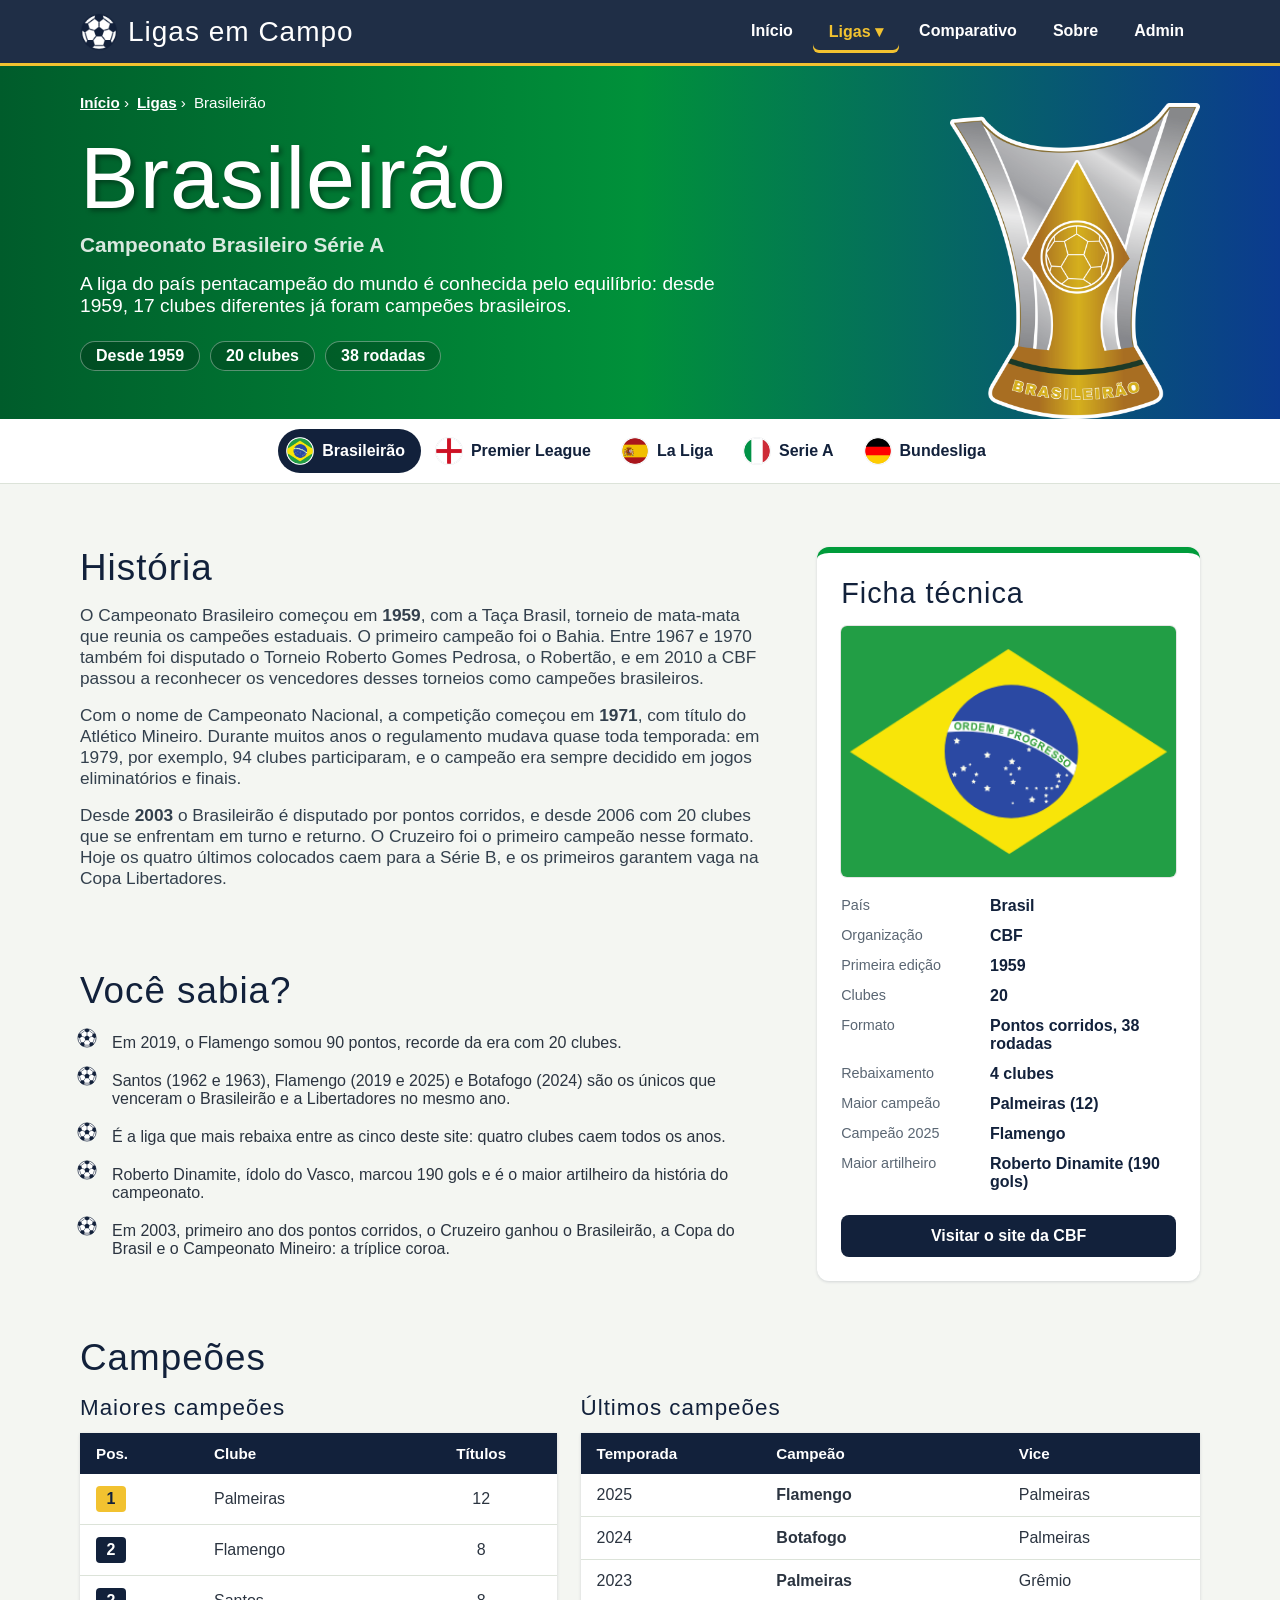
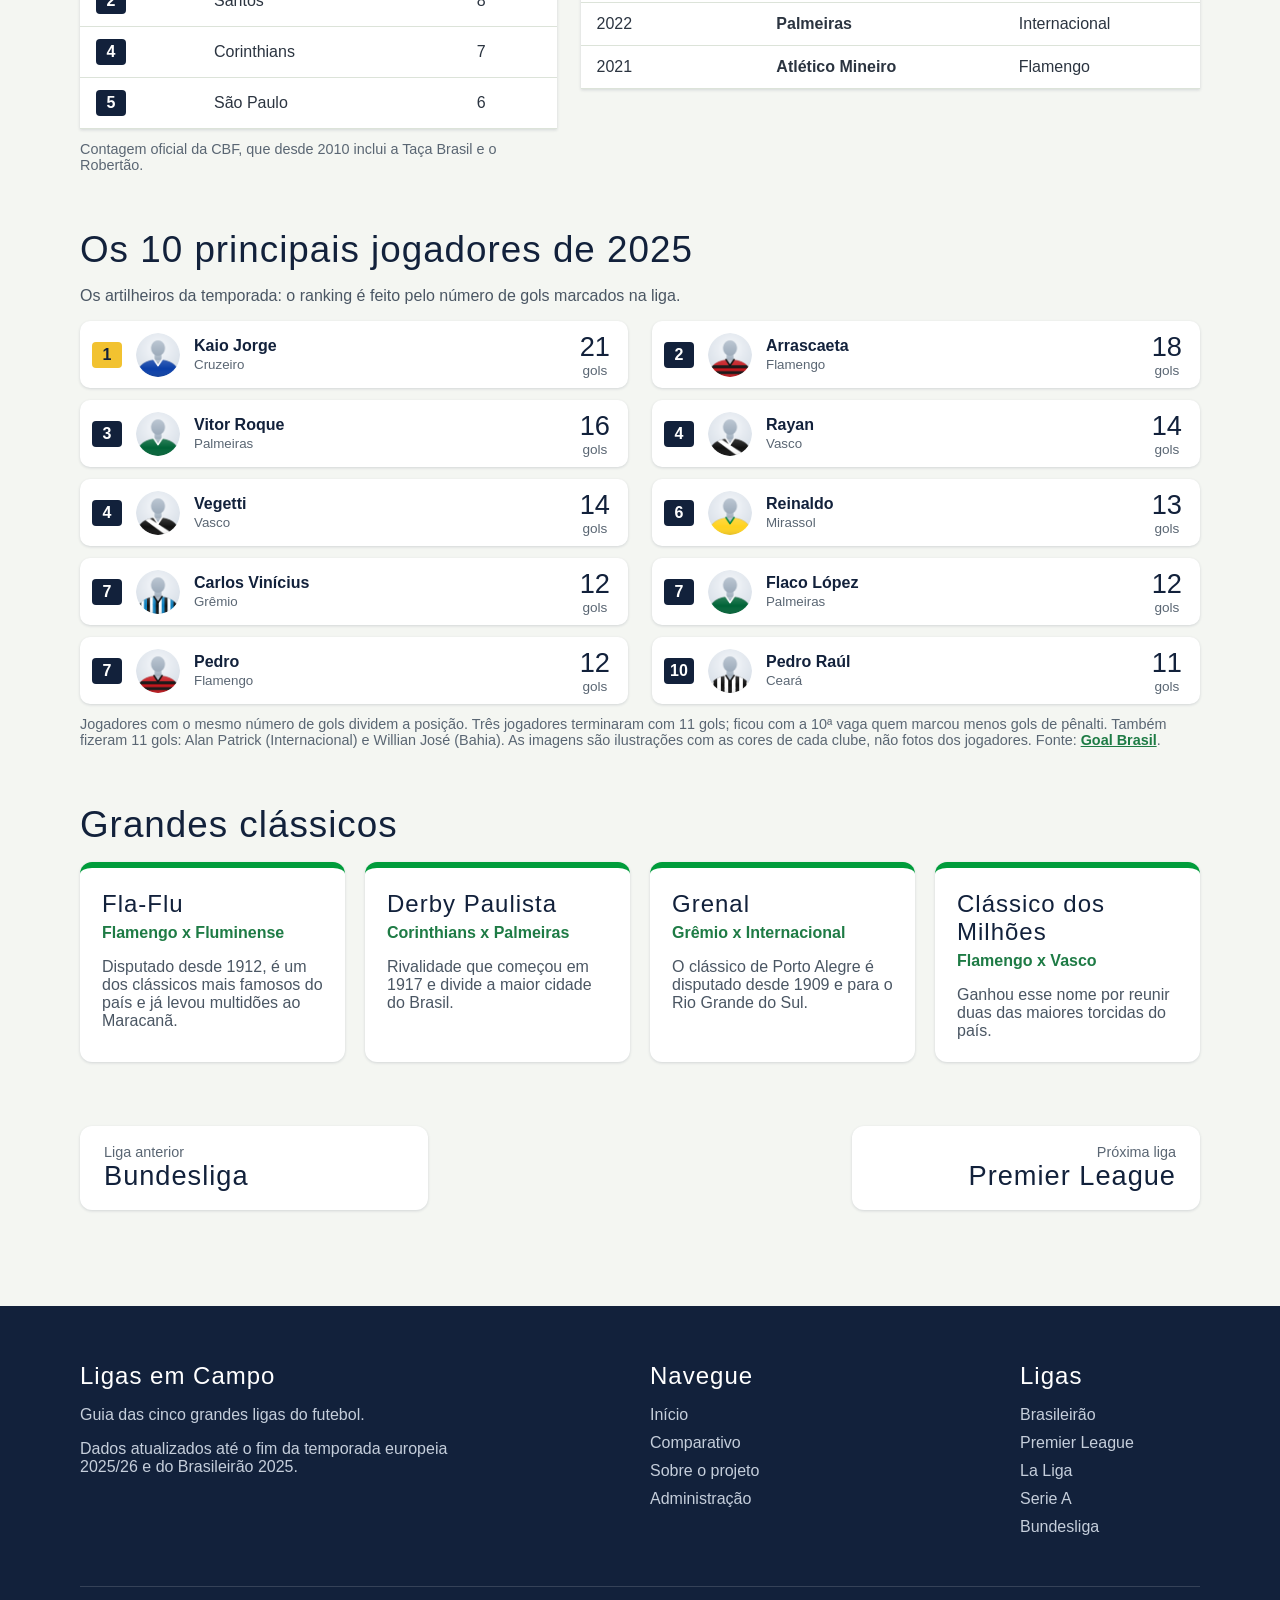
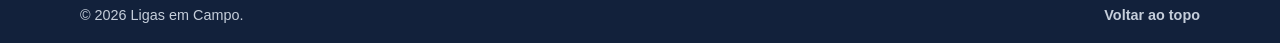
==== commit 8b525e2e: "Implementação de local storage e página ADM" ====
--- a/brasileirao.html
+++ b/brasileirao.html
@@ -6,6 +6,7 @@
     <title>Brasileirão | Ligas em Campo</title>
     <link rel="stylesheet" href="./assets/css/style.css">
     <link rel="stylesheet" href="./assets/css/liga.css">
+    <link rel="icon" href="./assets/img/icone-bola.png">
 </head>
 <body id="topo" class="liga-brasileirao">
     <!--
@@ -36,6 +37,7 @@
                     </li>
                     <li><a href="./comparativo.html">Comparativo</a></li>
                     <li><a href="./sobre.html">Sobre</a></li>
+                    <li><a href="./admin.html">Admin</a></li>
                 </ul>
             </nav>
         </div>
@@ -362,6 +364,7 @@
                     <li><a href="./index.html">Início</a></li>
                     <li><a href="./comparativo.html">Comparativo</a></li>
                     <li><a href="./sobre.html">Sobre o projeto</a></li>
+                    <li><a href="./admin.html">Administração</a></li>
                 </ul>
             </nav>
             <nav class="rodape-links" aria-label="Ligas">
--- a/assets/css/style.css
+++ b/assets/css/style.css
@@ -202,6 +202,16 @@
     display: block;
 }
 
+.menu-principal li:focus-within .submenu {
+    display: block;
+}
+
+.menu-principal a:focus-visible,
+.submenu a:focus-visible {
+    outline: 3px solid #F2C230;
+    outline-offset: 2px;
+}
+
 /* FLEXBOX: bandeira + nome da liga dentro do submenu */
 .submenu a {
     display: flex;
